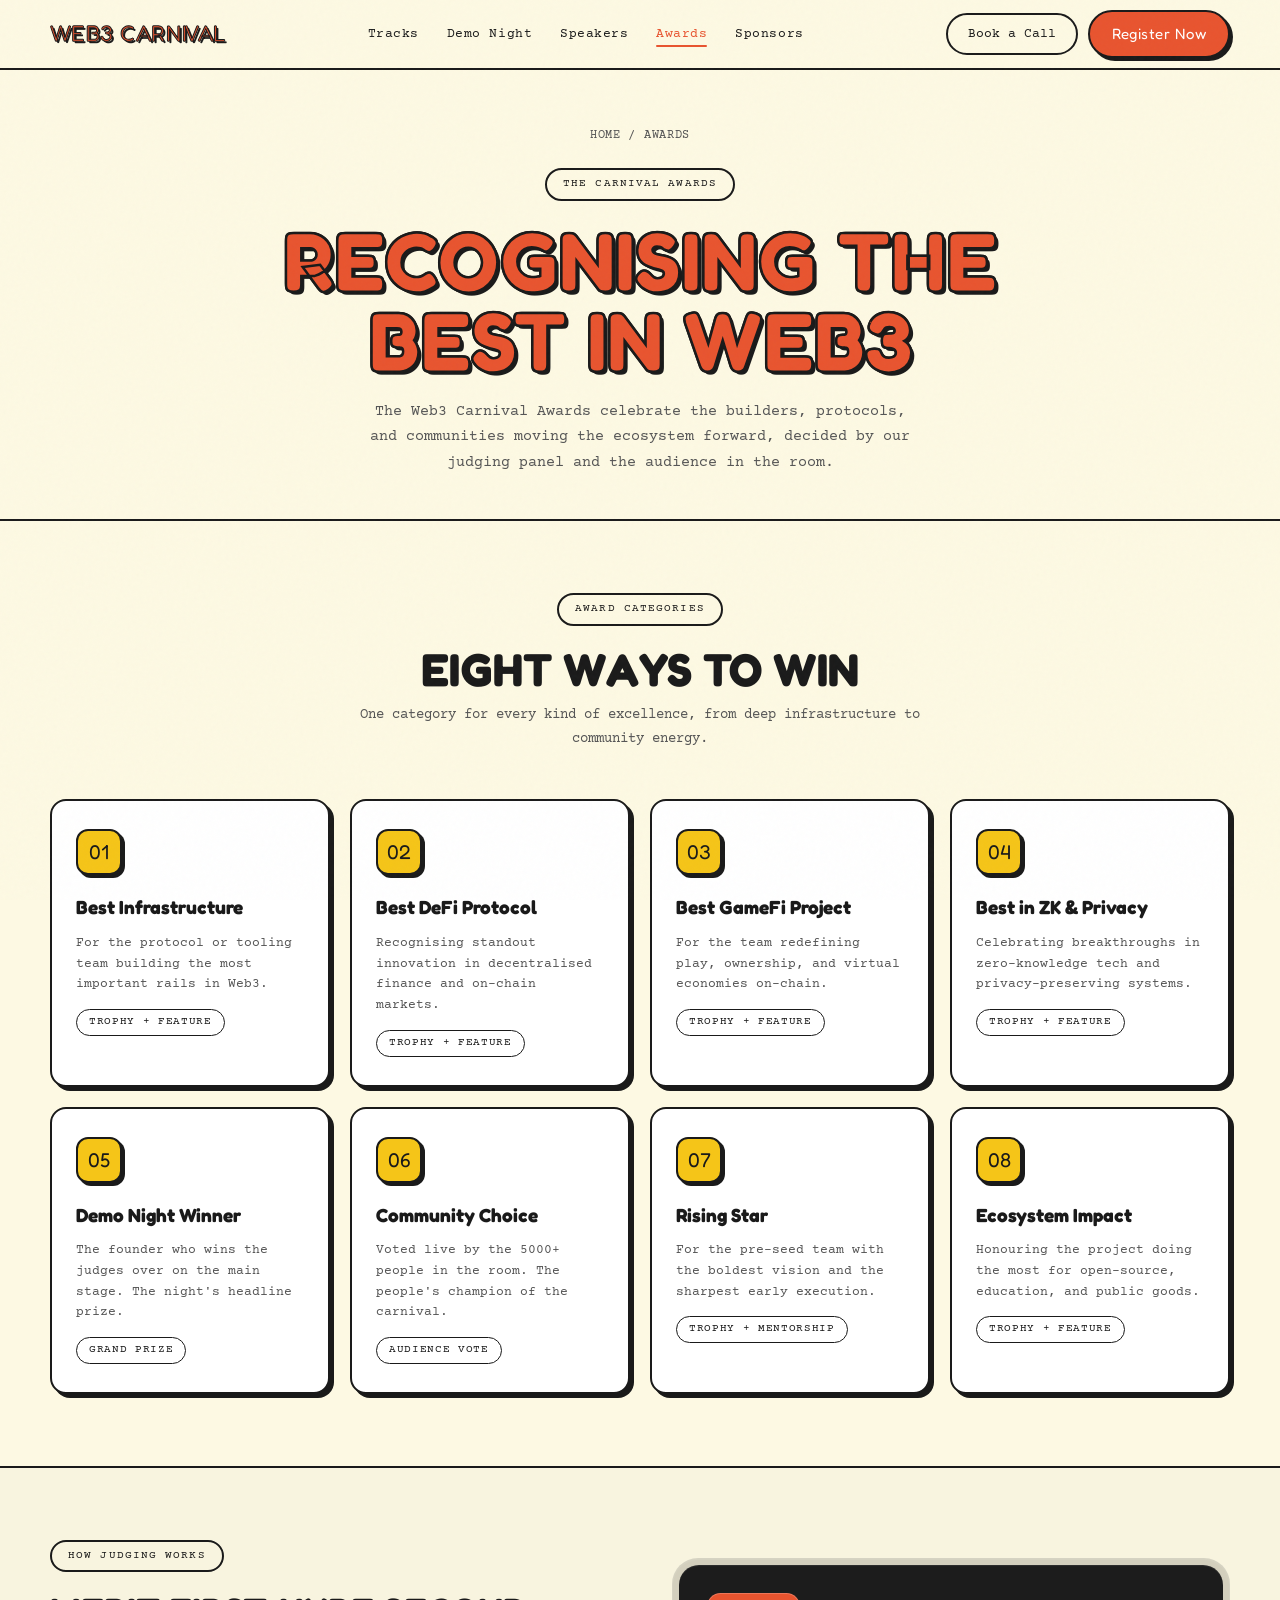
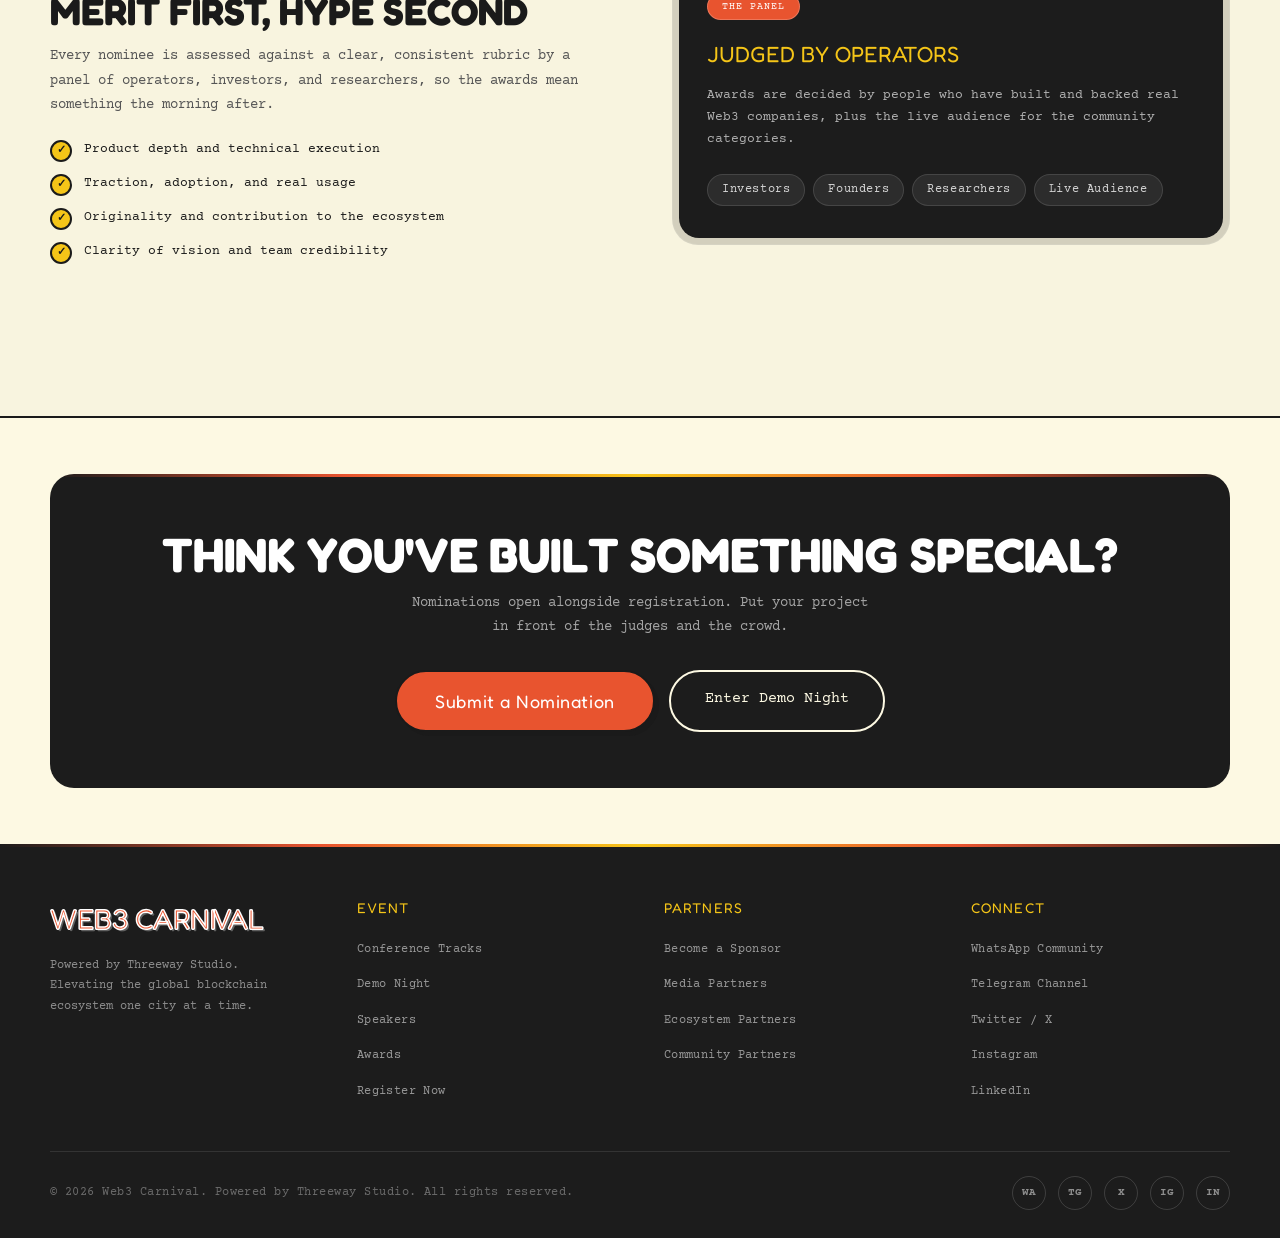
==== awards.html @ b1e5652f "Add files via upload" ====
<!DOCTYPE html>
<html lang="en" data-theme="light">
<head>
<meta charset="UTF-8">
<meta name="viewport" content="width=device-width, initial-scale=1.0, viewport-fit=cover">
<title>Awards | Web3 Carnival</title>
<meta name="description" content="The Web3 Carnival Awards celebrate the builders, protocols, and communities pushing the ecosystem forward.">
<script>document.documentElement.classList.add('js');</script>
<link rel="preconnect" href="https://fonts.googleapis.com">
<link rel="preconnect" href="https://fonts.gstatic.com" crossorigin>
<link href="https://fonts.googleapis.com/css2?family=Fredoka+One&family=Courier+Prime:ital,wght@0,400;0,700;1,400&family=DM+Sans:opsz,wght@9..40,400;9..40,500;9..40,600&display=swap" rel="stylesheet">
<link rel="stylesheet" href="styles.css?v=1">
</head>
<body>

<div class="mobile-menu" id="mobileMenu">
  <button class="m-close" onclick="closeMobile()" aria-label="Close menu">&#x2715;</button>
  <a href="tracks.html">Tracks</a>
  <a href="demo-night.html">Demo Night</a>
  <a href="speakers.html">Speakers</a>
  <a href="awards.html">Awards</a>
  <a href="sponsors.html">Sponsors</a>
  <a href="https://lu.ma" class="btn-hero" style="font-size:20px;padding:14px 40px;">Register Now</a>
</div>

<nav>
  <div class="nav-inner">
    <a href="index.html" class="nav-logo">Web3 Carnival</a>
    <ul class="nav-links">
      <li><a href="tracks.html">Tracks</a></li>
      <li><a href="demo-night.html">Demo Night</a></li>
      <li><a href="speakers.html">Speakers</a></li>
      <li><a href="awards.html" class="active">Awards</a></li>
      <li><a href="sponsors.html">Sponsors</a></li>
    </ul>
    <div class="nav-cta">
      <a href="https://calendly.com" class="btn-ghost">Book a Call</a>
      <a href="https://lu.ma" class="btn-primary">Register Now</a>
    </div>
    <button class="hamburger" id="hamburger" onclick="toggleMobile()" aria-label="Menu">
      <span></span><span></span><span></span>
    </button>
  </div>
</nav>

<section class="page-hero">
  <div class="breadcrumb"><a href="index.html">Home</a> / Awards</div>
  <span class="section-label-light">The Carnival Awards</span>
  <h1 class="display page-hero-title">Recognising the Best in Web3</h1>
  <p class="page-hero-sub">The Web3 Carnival Awards celebrate the builders, protocols, and communities moving the ecosystem forward, decided by our judging panel and the audience in the room.</p>
</section>

<section class="section">
  <div class="section-head reveal">
    <span class="section-label-light">Award Categories</span>
    <h2 class="display-sm">Eight Ways to Win</h2>
    <p>One category for every kind of excellence, from deep infrastructure to community energy.</p>
  </div>
  <div class="award-grid">
    <div class="award-card reveal">
      <div class="award-badge">01</div>
      <h3>Best Infrastructure</h3>
      <p>For the protocol or tooling team building the most important rails in Web3.</p>
      <span class="award-prize">Trophy + Feature</span>
    </div>
    <div class="award-card reveal" style="transition-delay:0.06s">
      <div class="award-badge">02</div>
      <h3>Best DeFi Protocol</h3>
      <p>Recognising standout innovation in decentralised finance and on-chain markets.</p>
      <span class="award-prize">Trophy + Feature</span>
    </div>
    <div class="award-card reveal" style="transition-delay:0.12s">
      <div class="award-badge">03</div>
      <h3>Best GameFi Project</h3>
      <p>For the team redefining play, ownership, and virtual economies on-chain.</p>
      <span class="award-prize">Trophy + Feature</span>
    </div>
    <div class="award-card reveal" style="transition-delay:0.18s">
      <div class="award-badge">04</div>
      <h3>Best in ZK &amp; Privacy</h3>
      <p>Celebrating breakthroughs in zero-knowledge tech and privacy-preserving systems.</p>
      <span class="award-prize">Trophy + Feature</span>
    </div>
    <div class="award-card reveal" style="transition-delay:0.06s">
      <div class="award-badge">05</div>
      <h3>Demo Night Winner</h3>
      <p>The founder who wins the judges over on the main stage. The night's headline prize.</p>
      <span class="award-prize">Grand Prize</span>
    </div>
    <div class="award-card reveal" style="transition-delay:0.12s">
      <div class="award-badge">06</div>
      <h3>Community Choice</h3>
      <p>Voted live by the 5000+ people in the room. The people's champion of the carnival.</p>
      <span class="award-prize">Audience Vote</span>
    </div>
    <div class="award-card reveal" style="transition-delay:0.18s">
      <div class="award-badge">07</div>
      <h3>Rising Star</h3>
      <p>For the pre-seed team with the boldest vision and the sharpest early execution.</p>
      <span class="award-prize">Trophy + Mentorship</span>
    </div>
    <div class="award-card reveal" style="transition-delay:0.24s">
      <div class="award-badge">08</div>
      <h3>Ecosystem Impact</h3>
      <p>Honouring the project doing the most for open-source, education, and public goods.</p>
      <span class="award-prize">Trophy + Feature</span>
    </div>
  </div>
</section>

<section class="section" style="background:rgba(26,26,26,0.02);border-top:2px solid var(--dark);border-bottom:2px solid var(--dark);">
  <div class="feature-row reveal">
    <div class="feature-text">
      <span class="section-label-light">How Judging Works</span>
      <h3 class="display-sm feature-title">Merit First, Hype Second</h3>
      <p class="feature-body">Every nominee is assessed against a clear, consistent rubric by a panel of operators, investors, and researchers, so the awards mean something the morning after.</p>
      <ul class="checklist">
        <li><span class="check-icon">&#x2713;</span> Product depth and technical execution</li>
        <li><span class="check-icon">&#x2713;</span> Traction, adoption, and real usage</li>
        <li><span class="check-icon">&#x2713;</span> Originality and contribution to the ecosystem</li>
        <li><span class="check-icon">&#x2713;</span> Clarity of vision and team credibility</li>
      </ul>
    </div>
    <div class="doppelrand">
      <div class="doppelrand-inner">
        <div class="feature-card-inner">
          <span class="feature-card-tag">The Panel</span>
          <div class="feature-card-heading">Judged by Operators</div>
          <p class="feature-card-body">Awards are decided by people who have built and backed real Web3 companies, plus the live audience for the community categories.</p>
          <div class="city-pills" style="margin-top:24px">
            <span class="city-pill">Investors</span>
            <span class="city-pill">Founders</span>
            <span class="city-pill">Researchers</span>
            <span class="city-pill">Live Audience</span>
          </div>
        </div>
      </div>
    </div>
  </div>
</section>

<section class="section-tight">
  <div class="cta-band reveal">
    <h2 class="display-white">Think You've Built Something Special?</h2>
    <p>Nominations open alongside registration. Put your project in front of the judges and the crowd.</p>
    <div class="hero-ctas" style="margin-bottom:0;">
      <a href="https://lu.ma" class="btn-hero">Submit a Nomination</a>
      <a href="demo-night.html" class="btn-hero-ghost" style="color:var(--cream);border-color:var(--cream);">Enter Demo Night</a>
    </div>
  </div>
</section>

<footer>
  <div class="footer-inner">
    <div class="footer-top">
      <div>
        <div class="footer-brand-name">Web3 Carnival</div>
        <p class="footer-tagline">Powered by Threeway Studio. Elevating the global blockchain ecosystem one city at a time.</p>
      </div>
      <div>
        <div class="footer-col-heading">Event</div>
        <ul class="footer-links">
          <li><a href="tracks.html">Conference Tracks</a></li>
          <li><a href="demo-night.html">Demo Night</a></li>
          <li><a href="speakers.html">Speakers</a></li>
          <li><a href="awards.html">Awards</a></li>
          <li><a href="https://lu.ma">Register Now</a></li>
        </ul>
      </div>
      <div>
        <div class="footer-col-heading">Partners</div>
        <ul class="footer-links">
          <li><a href="sponsors.html">Become a Sponsor</a></li>
          <li><a href="sponsors.html">Media Partners</a></li>
          <li><a href="sponsors.html">Ecosystem Partners</a></li>
          <li><a href="sponsors.html">Community Partners</a></li>
        </ul>
      </div>
      <div>
        <div class="footer-col-heading">Connect</div>
        <ul class="footer-links">
          <li><a href="https://lu.ma">WhatsApp Community</a></li>
          <li><a href="https://lu.ma">Telegram Channel</a></li>
          <li><a href="https://twitter.com">Twitter / X</a></li>
          <li><a href="https://instagram.com">Instagram</a></li>
          <li><a href="https://linkedin.com">LinkedIn</a></li>
        </ul>
      </div>
    </div>
    <div class="footer-bottom">
      <span class="footer-copy">&copy; 2026 Web3 Carnival. Powered by Threeway Studio. All rights reserved.</span>
      <div class="socials">
        <a href="https://wa.me" class="social-link" aria-label="WhatsApp">WA</a>
        <a href="https://t.me" class="social-link" aria-label="Telegram">TG</a>
        <a href="https://twitter.com" class="social-link" aria-label="Twitter">X</a>
        <a href="https://instagram.com" class="social-link" aria-label="Instagram">IG</a>
        <a href="https://linkedin.com" class="social-link" aria-label="LinkedIn">IN</a>
      </div>
    </div>
  </div>
</footer>

<script src="script.js?v=1"></script>
</body>
</html>
---- styles.css ----
:root {
  --cream: #FDF9E3;
  --orange: #E8542F;
  --yellow: #F5C518;
  --dark: #1A1A1A;
  --dark-panel: #1C1C1C;
  --dark-panel-2: #212121;
  --muted: #555555;
  --white: #FFFFFF;
  --card-bg: #FFFFFF;
  --border-dark: #1A1A1A;
  --select: #7B4DE0;
  --select-text: #FDF9E3;
  --shadow-offset: 4px 4px 0 #1A1A1A;
  --shadow-offset-lg: 6px 6px 0 #1A1A1A;
}

*, *::before, *::after { box-sizing: border-box; margin: 0; padding: 0; }

html { scroll-behavior: smooth; }

body {
  background: var(--cream);
  color: var(--dark);
  font-family: 'Courier Prime', 'Courier New', monospace;
  font-size: 15px;
  line-height: 1.7;
  overflow-x: hidden;
}

::selection {
  background: var(--select);
  color: var(--select-text);
  text-shadow: none;
  -webkit-text-stroke: 0;
}
::-moz-selection {
  background: var(--select);
  color: var(--select-text);
  text-shadow: none;
}

body::before {
  content: '';
  position: fixed;
  inset: 0;
  background-image: url("data:image/svg+xml,%3Csvg viewBox='0 0 256 256' xmlns='http://www.w3.org/2000/svg'%3E%3Cfilter id='noise'%3E%3CfeTurbulence type='fractalNoise' baseFrequency='0.9' numOctaves='4' stitchTiles='stitch'/%3E%3C/filter%3E%3Crect width='100%25' height='100%25' filter='url(%23noise)' opacity='1'/%3E%3C/svg%3E");
  opacity: 0.025;
  pointer-events: none;
  z-index: 1000;
}

.display {
  font-family: 'Fredoka One', cursive;
  text-transform: uppercase;
  color: var(--orange);
  line-height: 0.95;
  -webkit-text-stroke: 2.5px var(--dark);
  text-shadow: 3px 3px 0 var(--dark), -1px -1px 0 var(--dark), 1px -1px 0 var(--dark), -1px 1px 0 var(--dark);
  text-wrap: balance;
}

.display-sm {
  font-family: 'Fredoka One', cursive;
  text-transform: uppercase;
  color: var(--dark);
  line-height: 1;
  text-wrap: balance;
}

.display-white {
  font-family: 'Fredoka One', cursive;
  text-transform: uppercase;
  color: var(--white);
  line-height: 1;
  text-wrap: balance;
}

.display-yellow {
  font-family: 'Fredoka One', cursive;
  color: var(--yellow);
  line-height: 1;
}

.mono { font-family: 'Courier Prime', monospace; }
.mono-muted { font-family: 'Courier Prime', monospace; color: var(--muted); }

.container {
  max-width: 1180px;
  margin: 0 auto;
  padding: 0 24px;
}

nav {
  position: sticky;
  top: 0;
  z-index: 100;
  background: var(--cream);
  border-bottom: 2px solid var(--dark);
  padding: 0 24px;
}

.nav-inner {
  max-width: 1180px;
  margin: 0 auto;
  display: flex;
  align-items: center;
  justify-content: space-between;
  height: 68px;
  gap: 16px;
}

.nav-logo {
  font-family: 'Fredoka One', cursive;
  font-size: 22px;
  color: var(--orange);
  -webkit-text-stroke: 1px var(--dark);
  text-shadow: 2px 2px 0 var(--dark);
  text-decoration: none;
  text-transform: uppercase;
  letter-spacing: 0.02em;
  flex-shrink: 0;
}

.nav-links {
  display: flex;
  align-items: center;
  gap: 28px;
  list-style: none;
}

.nav-links a {
  font-family: 'Courier Prime', monospace;
  font-size: 13px;
  color: var(--dark);
  text-decoration: none;
  letter-spacing: 0.04em;
  transition: color 0.2s;
  position: relative;
}

.nav-links a:hover { color: var(--orange); }

.nav-links a.active { color: var(--orange); }
.nav-links a.active::after {
  content: '';
  position: absolute;
  left: 0;
  right: 0;
  bottom: -6px;
  height: 2px;
  background: var(--orange);
  border-radius: 2px;
}

.nav-cta {
  display: flex;
  gap: 10px;
  align-items: center;
  flex-shrink: 0;
}

.btn-ghost {
  font-family: 'Courier Prime', monospace;
  font-size: 13px;
  padding: 8px 20px;
  border-radius: 100px;
  border: 2px solid var(--dark);
  background: transparent;
  color: var(--dark);
  cursor: pointer;
  text-decoration: none;
  transition: background 0.2s, transform 0.15s;
  white-space: nowrap;
}
.btn-ghost:hover { background: var(--dark); color: var(--cream); }

.btn-primary {
  font-family: 'Fredoka One', cursive;
  font-size: 15px;
  padding: 9px 22px;
  border-radius: 100px;
  border: 2px solid var(--dark);
  background: var(--orange);
  color: var(--white);
  box-shadow: 3px 3px 0 var(--dark);
  cursor: pointer;
  text-decoration: none;
  transition: transform 0.15s, box-shadow 0.15s;
  white-space: nowrap;
  letter-spacing: 0.03em;
}
.btn-primary:hover { transform: translate(-1px, -1px); box-shadow: 4px 4px 0 var(--dark); }
.btn-primary:active { transform: translate(1px, 1px); box-shadow: 2px 2px 0 var(--dark); }

.hamburger {
  display: none;
  flex-direction: column;
  gap: 5px;
  cursor: pointer;
  background: none;
  border: none;
  padding: 4px;
  position: relative;
  width: 28px;
  height: 28px;
}
.hamburger span {
  display: block;
  height: 2px;
  background: var(--dark);
  border-radius: 2px;
  position: absolute;
  width: 22px;
  left: 3px;
  transition: transform 0.3s cubic-bezier(0.32,0.72,0,1), opacity 0.2s;
}
.hamburger span:nth-child(1) { top: 6px; }
.hamburger span:nth-child(2) { top: 13px; }
.hamburger span:nth-child(3) { top: 20px; }
.hamburger.open span:nth-child(1) { transform: translateY(7px) rotate(45deg); }
.hamburger.open span:nth-child(2) { opacity: 0; }
.hamburger.open span:nth-child(3) { transform: translateY(-7px) rotate(-45deg); }

.mobile-menu {
  display: none;
  position: fixed;
  inset: 0;
  background: rgba(26,26,26,0.97);
  z-index: 99;
  flex-direction: column;
  align-items: center;
  justify-content: center;
  gap: 32px;
}
.mobile-menu.open { display: flex; }
.mobile-menu a {
  font-family: 'Fredoka One', cursive;
  font-size: 32px;
  color: var(--cream);
  text-decoration: none;
  text-transform: uppercase;
  letter-spacing: 0.05em;
  transition: color 0.2s;
}
.mobile-menu a:hover { color: var(--orange); }
.mobile-menu .m-close {
  position: absolute;
  top: 24px;
  right: 28px;
  font-family: 'Fredoka One', cursive;
  font-size: 28px;
  color: var(--cream);
  cursor: pointer;
  background: none;
  border: none;
  line-height: 1;
}

.hero {
  padding: 64px 24px 56px;
  text-align: center;
  position: relative;
  overflow: hidden;
}

.hero-eyebrow {
  display: inline-flex;
  align-items: center;
  gap: 8px;
  background: var(--dark);
  color: var(--white);
  font-family: 'Courier Prime', monospace;
  font-size: 11px;
  letter-spacing: 0.12em;
  padding: 6px 18px;
  border-radius: 100px;
  text-transform: uppercase;
  margin-bottom: 28px;
}

.hero-eyebrow-dot {
  width: 7px; height: 7px;
  background: var(--yellow);
  border-radius: 50%;
  animation: pulse 1.8s infinite;
}

@keyframes pulse {
  0%, 100% { opacity: 1; transform: scale(1); }
  50% { opacity: 0.5; transform: scale(0.7); }
}

.hero-title {
  font-size: clamp(52px, 9vw, 108px);
  margin-bottom: 24px;
  max-width: 900px;
  margin-left: auto;
  margin-right: auto;
}

.hero-sub {
  font-family: 'Courier Prime', monospace;
  font-size: 16px;
  color: var(--muted);
  max-width: 520px;
  margin: 0 auto 32px;
  line-height: 1.7;
}

.hero-sub .hl {
  border: 1.5px dashed var(--orange);
  padding: 1px 6px;
  border-radius: 4px;
  color: var(--dark);
  font-weight: 700;
}

.hero-ctas {
  display: flex;
  gap: 14px;
  justify-content: center;
  flex-wrap: wrap;
  margin-bottom: 16px;
}

.btn-hero {
  font-family: 'Fredoka One', cursive;
  font-size: 18px;
  padding: 14px 38px;
  border-radius: 100px;
  border: 2px solid var(--dark);
  background: var(--orange);
  color: var(--white);
  box-shadow: 4px 4px 0 var(--dark);
  cursor: pointer;
  text-decoration: none;
  transition: transform 0.15s, box-shadow 0.15s;
  white-space: nowrap;
  letter-spacing: 0.03em;
}
.btn-hero:hover { transform: translate(-2px, -2px); box-shadow: 6px 6px 0 var(--dark); }
.btn-hero:active { transform: translate(1px, 1px); box-shadow: 2px 2px 0 var(--dark); }

.btn-hero-ghost {
  font-family: 'Courier Prime', monospace;
  font-size: 15px;
  padding: 14px 34px;
  border-radius: 100px;
  border: 2px solid var(--dark);
  background: transparent;
  color: var(--dark);
  cursor: pointer;
  text-decoration: none;
  transition: background 0.2s;
}
.btn-hero-ghost:hover { background: var(--dark); color: var(--cream); }

.hero-trust {
  font-family: 'Courier Prime', monospace;
  font-size: 12px;
  color: var(--muted);
  letter-spacing: 0.04em;
  margin-top: 14px;
}

.deco {
  position: absolute;
  opacity: 0.07;
  font-family: 'Fredoka One', cursive;
  font-size: 14px;
  text-transform: uppercase;
  color: var(--dark);
  pointer-events: none;
  letter-spacing: 0.1em;
}

.page-hero {
  padding: 56px 24px 44px;
  text-align: center;
  position: relative;
  border-bottom: 2px solid var(--dark);
}

.page-hero-title {
  font-size: clamp(40px, 7vw, 84px);
  margin-bottom: 18px;
}

.page-hero-sub {
  font-family: 'Courier Prime', monospace;
  font-size: 15px;
  color: var(--muted);
  max-width: 560px;
  margin: 0 auto;
  line-height: 1.7;
}

.breadcrumb {
  font-family: 'Courier Prime', monospace;
  font-size: 12px;
  color: var(--muted);
  letter-spacing: 0.06em;
  margin-bottom: 22px;
  text-transform: uppercase;
}
.breadcrumb a { color: var(--muted); text-decoration: none; }
.breadcrumb a:hover { color: var(--orange); }

.logo-wall {
  border-top: 2px solid var(--dark);
  border-bottom: 2px solid var(--dark);
  padding: 18px 24px;
  overflow: hidden;
  background: var(--cream);
}

.marquee-track {
  display: flex;
  gap: 48px;
  animation: marquee 22s linear infinite;
  width: max-content;
}

@keyframes marquee {
  from { transform: translateX(0); }
  to { transform: translateX(-50%); }
}

.marquee-item {
  font-family: 'Fredoka One', cursive;
  font-size: 13px;
  color: var(--dark);
  text-transform: uppercase;
  letter-spacing: 0.08em;
  display: flex;
  align-items: center;
  gap: 8px;
  white-space: nowrap;
}

.marquee-item::before {
  content: '';
  display: block;
  width: 6px; height: 6px;
  background: var(--orange);
  border-radius: 50%;
  border: 1.5px solid var(--dark);
}

.section-label {
  display: inline-flex;
  background: var(--dark);
  color: var(--white);
  font-family: 'Courier Prime', monospace;
  font-size: 11px;
  letter-spacing: 0.1em;
  padding: 6px 18px;
  border-radius: 100px;
  text-transform: uppercase;
  margin-bottom: 20px;
}

.section-label-light {
  display: inline-flex;
  background: transparent;
  color: var(--dark);
  font-family: 'Courier Prime', monospace;
  font-size: 11px;
  letter-spacing: 0.1em;
  padding: 5px 16px;
  border-radius: 100px;
  text-transform: uppercase;
  border: 2px solid var(--dark);
  margin-bottom: 20px;
}

.stats-section {
  padding: 56px 24px;
}

.stats-card {
  background: var(--dark-panel);
  border-radius: 24px;
  padding: 52px 48px;
  max-width: 1180px;
  margin: 0 auto;
  text-align: center;
  position: relative;
  overflow: hidden;
}

.stats-card::before {
  content: '';
  position: absolute;
  top: 0; left: 0; right: 0;
  height: 3px;
  background: linear-gradient(90deg, transparent, var(--orange), var(--yellow), var(--orange), transparent);
}

.stats-card-label {
  position: relative;
  z-index: 2;
}

.stats-heading {
  font-size: clamp(28px, 4vw, 42px);
  margin-bottom: 8px;
  color: var(--white);
}

.stats-sub {
  font-family: 'Courier Prime', monospace;
  color: rgba(255,255,255,0.6);
  font-size: 14px;
  margin-bottom: 48px;
  max-width: 480px;
  margin-left: auto;
  margin-right: auto;
}

.stats-grid {
  display: grid;
  grid-template-columns: repeat(3, 1fr);
  gap: 32px;
}

.stat-item { text-align: center; }

.stat-value {
  font-family: 'Fredoka One', cursive;
  font-size: clamp(36px, 5vw, 52px);
  color: var(--yellow);
  line-height: 1;
  margin-bottom: 6px;
}

.stat-label {
  font-family: 'Courier Prime', monospace;
  font-size: 12px;
  color: rgba(255,255,255,0.6);
  text-transform: uppercase;
  letter-spacing: 0.08em;
}

.tracks-section {
  padding: 72px 24px;
}

.tracks-header {
  text-align: center;
  margin-bottom: 48px;
}

.tracks-title {
  font-size: clamp(30px, 5vw, 52px);
  margin-bottom: 10px;
}

.tracks-grid {
  display: grid;
  grid-template-columns: repeat(auto-fill, minmax(300px, 1fr));
  gap: 20px;
  max-width: 1180px;
  margin: 0 auto;
}

.track-card {
  background: var(--white);
  border: 2px solid var(--dark);
  border-radius: 16px;
  padding: 28px 24px;
  box-shadow: var(--shadow-offset);
  transition: transform 0.2s cubic-bezier(0.32,0.72,0,1), box-shadow 0.2s;
  cursor: default;
}

.track-card:hover {
  transform: translate(-2px, -2px);
  box-shadow: 6px 6px 0 var(--dark);
}

.track-number {
  font-family: 'Fredoka One', cursive;
  font-size: 11px;
  color: var(--muted);
  letter-spacing: 0.12em;
  text-transform: uppercase;
  margin-bottom: 10px;
}

.track-name {
  font-family: 'Fredoka One', cursive;
  font-size: 20px;
  color: var(--dark);
  line-height: 1.15;
  margin-bottom: 10px;
}

.track-desc {
  font-family: 'Courier Prime', monospace;
  font-size: 13px;
  color: var(--muted);
  line-height: 1.6;
}

.track-topics {
  list-style: none;
  margin-top: 16px;
  display: flex;
  flex-direction: column;
  gap: 7px;
}
.track-topics li {
  display: flex;
  align-items: flex-start;
  gap: 9px;
  font-family: 'Courier Prime', monospace;
  font-size: 12px;
  color: var(--dark);
}
.track-topics li::before {
  content: '';
  flex-shrink: 0;
  width: 6px; height: 6px;
  margin-top: 7px;
  background: var(--orange);
  border-radius: 50%;
  border: 1px solid var(--dark);
}

.track-tag {
  display: inline-block;
  background: var(--orange);
  color: var(--white);
  font-family: 'Courier Prime', monospace;
  font-size: 10px;
  letter-spacing: 0.08em;
  padding: 3px 10px;
  border-radius: 100px;
  text-transform: uppercase;
  border: 1.5px solid var(--dark);
  margin-top: 14px;
}

.features-section {
  padding: 72px 24px;
}

.feature-row {
  display: grid;
  grid-template-columns: 1fr 1fr;
  gap: 64px;
  align-items: center;
  max-width: 1180px;
  margin: 0 auto 80px;
}

.feature-row.reverse { direction: rtl; }
.feature-row.reverse > * { direction: ltr; }

.feature-title {
  font-size: clamp(24px, 3vw, 38px);
  color: var(--dark);
  margin-bottom: 14px;
}

.feature-body {
  font-family: 'Courier Prime', monospace;
  color: var(--muted);
  font-size: 14px;
  line-height: 1.75;
  margin-bottom: 20px;
}

.checklist {
  list-style: none;
  display: flex;
  flex-direction: column;
  gap: 10px;
}

.checklist li {
  display: flex;
  align-items: flex-start;
  gap: 12px;
  font-family: 'Courier Prime', monospace;
  font-size: 13px;
  color: var(--dark);
}

.check-icon {
  flex-shrink: 0;
  width: 22px; height: 22px;
  border-radius: 50%;
  background: var(--yellow);
  border: 2px solid var(--dark);
  display: flex;
  align-items: center;
  justify-content: center;
  font-size: 11px;
  font-weight: 700;
  color: var(--dark);
  margin-top: 2px;
}

.doppelrand {
  background: rgba(0,0,0,0.15);
  border: 1px solid rgba(255,255,255,0.08);
  padding: 6px;
  border-radius: 26px;
  box-shadow: inset 0 1px 0 rgba(255,255,255,0.06);
}

.doppelrand-inner {
  background: var(--dark-panel);
  border-radius: calc(26px - 6px);
  box-shadow: inset 0 1px 1px rgba(255,255,255,0.08);
  overflow: hidden;
}

.feature-card-inner {
  padding: 28px 28px 32px;
}

.feature-card-tag {
  display: inline-flex;
  background: var(--orange);
  border: 1.5px solid rgba(255,255,255,0.2);
  color: var(--white);
  font-family: 'Courier Prime', monospace;
  font-size: 10px;
  letter-spacing: 0.1em;
  padding: 4px 14px;
  border-radius: 100px;
  text-transform: uppercase;
  margin-bottom: 16px;
}

.feature-card-heading {
  font-family: 'Fredoka One', cursive;
  font-size: 22px;
  color: var(--yellow);
  text-transform: uppercase;
  margin-bottom: 10px;
}

.feature-card-body {
  font-family: 'Courier Prime', monospace;
  font-size: 13px;
  color: rgba(255,255,255,0.65);
  line-height: 1.7;
}

.city-pills {
  display: flex;
  flex-wrap: wrap;
  gap: 8px;
  margin-top: 20px;
}

.city-pill {
  background: rgba(255,255,255,0.07);
  border: 1px solid rgba(255,255,255,0.12);
  color: rgba(255,255,255,0.8);
  font-family: 'Courier Prime', monospace;
  font-size: 12px;
  padding: 5px 14px;
  border-radius: 100px;
  letter-spacing: 0.05em;
}

.pricing-section {
  padding: 72px 24px;
  text-align: center;
}

.pricing-headline {
  font-size: clamp(34px, 6vw, 72px);
  margin-bottom: 12px;
  max-width: 800px;
  margin-left: auto;
  margin-right: auto;
}

.pricing-sub {
  font-family: 'Courier Prime', monospace;
  font-size: 14px;
  color: var(--muted);
  margin-bottom: 52px;
  max-width: 480px;
  margin-left: auto;
  margin-right: auto;
}

.pricing-card {
  background: var(--white);
  border: 2px solid var(--dark);
  border-radius: 20px;
  box-shadow: var(--shadow-offset-lg);
  max-width: 440px;
  margin: 0 auto;
  overflow: hidden;
  transform: rotate(-0.8deg);
  transition: transform 0.3s cubic-bezier(0.32,0.72,0,1), box-shadow 0.3s;
}

.pricing-card:hover {
  transform: rotate(0deg) translate(-2px, -2px);
  box-shadow: 8px 8px 0 var(--dark);
}

.pricing-card-header {
  background: var(--orange);
  padding: 12px 20px;
  display: flex;
  justify-content: space-between;
  align-items: center;
}

.pricing-card-label {
  font-family: 'Courier Prime', monospace;
  font-size: 11px;
  letter-spacing: 0.1em;
  color: var(--white);
  text-transform: uppercase;
}

.pricing-card-body {
  padding: 32px 28px 28px;
}

.pricing-price {
  font-family: 'Fredoka One', cursive;
  font-size: 52px;
  color: var(--dark);
  line-height: 1;
  margin-bottom: 6px;
}

.pricing-old {
  font-family: 'Courier Prime', monospace;
  font-size: 14px;
  color: var(--muted);
  text-decoration: line-through;
  margin-bottom: 24px;
}

.pricing-features {
  list-style: none;
  margin-bottom: 28px;
  display: flex;
  flex-direction: column;
  gap: 10px;
  text-align: left;
}

.pricing-features li {
  display: flex;
  align-items: flex-start;
  gap: 10px;
  font-family: 'Courier Prime', monospace;
  font-size: 13px;
  color: var(--dark);
}

.btn-pricing {
  display: block;
  width: 100%;
  font-family: 'Fredoka One', cursive;
  font-size: 18px;
  padding: 14px 24px;
  border-radius: 100px;
  border: 2px solid var(--dark);
  background: var(--orange);
  color: var(--white);
  box-shadow: 3px 3px 0 var(--dark);
  cursor: pointer;
  text-decoration: none;
  text-align: center;
  transition: transform 0.15s, box-shadow 0.15s;
  letter-spacing: 0.04em;
}
.btn-pricing:hover { transform: translate(-1px, -1px); box-shadow: 5px 5px 0 var(--dark); }
.btn-pricing:active { transform: translate(1px, 1px); box-shadow: 1px 1px 0 var(--dark); }

.section {
  padding: 72px 24px;
}
.section-tight { padding: 56px 24px; }

.section-head {
  text-align: center;
  max-width: 620px;
  margin: 0 auto 48px;
}
.section-head h2 {
  font-size: clamp(28px, 4.5vw, 46px);
  margin-bottom: 12px;
}
.section-head p {
  font-family: 'Courier Prime', monospace;
  font-size: 14px;
  color: var(--muted);
}

.speaker-grid {
  display: grid;
  grid-template-columns: repeat(auto-fill, minmax(240px, 1fr));
  gap: 20px;
  max-width: 1180px;
  margin: 0 auto;
}

.speaker-card {
  background: var(--white);
  border: 2px solid var(--dark);
  border-radius: 16px;
  padding: 26px 22px;
  box-shadow: var(--shadow-offset);
  transition: transform 0.2s cubic-bezier(0.32,0.72,0,1), box-shadow 0.2s;
  text-align: center;
}
.speaker-card:hover {
  transform: translate(-2px, -2px);
  box-shadow: 6px 6px 0 var(--dark);
}

.speaker-avatar {
  width: 82px;
  height: 82px;
  border-radius: 50%;
  border: 2px solid var(--dark);
  background: var(--yellow);
  display: flex;
  align-items: center;
  justify-content: center;
  font-family: 'Fredoka One', cursive;
  font-size: 28px;
  color: var(--dark);
  margin: 0 auto 16px;
  box-shadow: 3px 3px 0 var(--dark);
}
.speaker-avatar.alt { background: var(--orange); color: var(--white); }
.speaker-avatar.tba {
  background: var(--cream);
  color: var(--muted);
  font-family: 'Courier Prime', monospace;
  font-size: 13px;
  border-style: dashed;
}

.speaker-name {
  font-family: 'Fredoka One', cursive;
  font-size: 18px;
  color: var(--dark);
  margin-bottom: 4px;
}

.speaker-role {
  font-family: 'Courier Prime', monospace;
  font-size: 12px;
  color: var(--muted);
  line-height: 1.5;
  margin-bottom: 14px;
}

.speaker-track-tag {
  display: inline-block;
  background: transparent;
  color: var(--dark);
  font-family: 'Courier Prime', monospace;
  font-size: 10px;
  letter-spacing: 0.06em;
  padding: 3px 12px;
  border-radius: 100px;
  text-transform: uppercase;
  border: 1.5px solid var(--dark);
}

.note-caption {
  font-family: 'Courier Prime', monospace;
  font-size: 12px;
  color: var(--muted);
  text-align: center;
  max-width: 620px;
  margin: 34px auto 0;
  font-style: italic;
}

.format-grid {
  display: grid;
  grid-template-columns: repeat(auto-fit, minmax(220px, 1fr));
  gap: 18px;
  max-width: 1000px;
  margin: 0 auto;
}
.format-card {
  border: 2px solid var(--dark);
  border-radius: 16px;
  padding: 24px 22px;
  background: var(--white);
  box-shadow: var(--shadow-offset);
}
.format-card .fc-num {
  font-family: 'Fredoka One', cursive;
  font-size: 13px;
  color: var(--orange);
  letter-spacing: 0.06em;
  margin-bottom: 8px;
}
.format-card h3 {
  font-family: 'Fredoka One', cursive;
  font-size: 19px;
  margin-bottom: 8px;
  color: var(--dark);
}
.format-card p {
  font-family: 'Courier Prime', monospace;
  font-size: 13px;
  color: var(--muted);
  line-height: 1.6;
}

.agenda {
  max-width: 780px;
  margin: 0 auto;
  display: flex;
  flex-direction: column;
  gap: 0;
}
.agenda-row {
  display: grid;
  grid-template-columns: 140px 1fr;
  gap: 24px;
  padding: 22px 0;
  border-bottom: 1.5px dashed rgba(26,26,26,0.25);
  align-items: baseline;
}
.agenda-row:last-child { border-bottom: none; }
.agenda-time {
  font-family: 'Fredoka One', cursive;
  font-size: 15px;
  color: var(--orange);
  letter-spacing: 0.02em;
}
.agenda-body h3 {
  font-family: 'Fredoka One', cursive;
  font-size: 18px;
  color: var(--dark);
  margin-bottom: 5px;
}
.agenda-body p {
  font-family: 'Courier Prime', monospace;
  font-size: 13px;
  color: var(--muted);
  line-height: 1.6;
}

.award-grid {
  display: grid;
  grid-template-columns: repeat(auto-fill, minmax(280px, 1fr));
  gap: 20px;
  max-width: 1180px;
  margin: 0 auto;
}
.award-card {
  border: 2px solid var(--dark);
  border-radius: 16px;
  padding: 28px 24px;
  background: var(--white);
  box-shadow: var(--shadow-offset);
  transition: transform 0.2s cubic-bezier(0.32,0.72,0,1), box-shadow 0.2s;
}
.award-card:hover { transform: translate(-2px, -2px); box-shadow: 6px 6px 0 var(--dark); }
.award-badge {
  width: 46px;
  height: 46px;
  border-radius: 12px;
  border: 2px solid var(--dark);
  background: var(--yellow);
  display: flex;
  align-items: center;
  justify-content: center;
  font-family: 'Fredoka One', cursive;
  font-size: 20px;
  color: var(--dark);
  margin-bottom: 16px;
  box-shadow: 3px 3px 0 var(--dark);
}
.award-card h3 {
  font-family: 'Fredoka One', cursive;
  font-size: 19px;
  color: var(--dark);
  margin-bottom: 9px;
}
.award-card p {
  font-family: 'Courier Prime', monospace;
  font-size: 13px;
  color: var(--muted);
  line-height: 1.6;
}
.award-prize {
  display: inline-block;
  margin-top: 14px;
  font-family: 'Courier Prime', monospace;
  font-size: 11px;
  letter-spacing: 0.06em;
  text-transform: uppercase;
  color: var(--dark);
  border: 1.5px solid var(--dark);
  border-radius: 100px;
  padding: 3px 12px;
}

.tier-grid {
  display: grid;
  grid-template-columns: repeat(auto-fit, minmax(260px, 1fr));
  gap: 20px;
  max-width: 1180px;
  margin: 0 auto;
  align-items: stretch;
}
.tier-card {
  border: 2px solid var(--dark);
  border-radius: 18px;
  background: var(--white);
  box-shadow: var(--shadow-offset);
  display: flex;
  flex-direction: column;
  overflow: hidden;
}
.tier-card.featured { box-shadow: var(--shadow-offset-lg); transform: rotate(-0.6deg); }
.tier-header {
  padding: 20px 22px 16px;
  border-bottom: 2px solid var(--dark);
}
.tier-header.gold { background: var(--yellow); }
.tier-header.orange { background: var(--orange); }
.tier-header.dark { background: var(--dark); }
.tier-name {
  font-family: 'Fredoka One', cursive;
  font-size: 20px;
  text-transform: uppercase;
  letter-spacing: 0.02em;
}
.tier-header.gold .tier-name { color: var(--dark); }
.tier-header.orange .tier-name { color: var(--white); }
.tier-header.dark .tier-name { color: var(--yellow); }
.tier-price {
  font-family: 'Courier Prime', monospace;
  font-size: 12px;
  margin-top: 4px;
}
.tier-header.gold .tier-price { color: rgba(26,26,26,0.7); }
.tier-header.orange .tier-price { color: rgba(255,255,255,0.85); }
.tier-header.dark .tier-price { color: rgba(255,255,255,0.6); }
.tier-body { padding: 22px; flex: 1; display: flex; flex-direction: column; }
.tier-list {
  list-style: none;
  display: flex;
  flex-direction: column;
  gap: 10px;
  margin-bottom: 22px;
  flex: 1;
}
.tier-list li {
  display: flex;
  align-items: flex-start;
  gap: 10px;
  font-family: 'Courier Prime', monospace;
  font-size: 12.5px;
  color: var(--dark);
  line-height: 1.5;
}
.tier-list .check-icon { width: 18px; height: 18px; font-size: 9px; margin-top: 1px; }

.logo-strip {
  display: grid;
  grid-template-columns: repeat(auto-fill, minmax(150px, 1fr));
  gap: 14px;
  max-width: 1000px;
  margin: 0 auto;
}
.logo-slot {
  border: 2px dashed rgba(26,26,26,0.35);
  border-radius: 12px;
  height: 78px;
  display: flex;
  align-items: center;
  justify-content: center;
  font-family: 'Courier Prime', monospace;
  font-size: 12px;
  color: var(--muted);
  letter-spacing: 0.04em;
  text-align: center;
  padding: 0 12px;
}

.cta-band {
  background: var(--dark-panel);
  border-radius: 24px;
  max-width: 1180px;
  margin: 0 auto;
  padding: 56px 40px;
  text-align: center;
  position: relative;
  overflow: hidden;
}
.cta-band::before {
  content: '';
  position: absolute;
  top: 0; left: 0; right: 0;
  height: 3px;
  background: linear-gradient(90deg, transparent, var(--orange), var(--yellow), var(--orange), transparent);
}
.cta-band h2 {
  color: var(--white);
  font-size: clamp(28px, 4.5vw, 48px);
  margin-bottom: 14px;
}
.cta-band p {
  font-family: 'Courier Prime', monospace;
  font-size: 14px;
  color: rgba(255,255,255,0.6);
  max-width: 460px;
  margin: 0 auto 30px;
}

footer {
  background: var(--dark-panel);
  padding: 52px 24px 28px;
  position: relative;
}

footer::before {
  content: '';
  position: absolute;
  top: 0; left: 0; right: 0;
  height: 3px;
  background: linear-gradient(90deg, transparent, var(--orange), var(--yellow), var(--orange), transparent);
}

.footer-inner {
  max-width: 1180px;
  margin: 0 auto;
}

.footer-top {
  display: grid;
  grid-template-columns: 1fr 1fr 1fr 1fr;
  gap: 48px;
  margin-bottom: 48px;
}

.footer-brand-name {
  font-family: 'Fredoka One', cursive;
  font-size: 28px;
  color: var(--orange);
  -webkit-text-stroke: 1.5px var(--white);
  text-shadow: 2px 2px 0 rgba(255,255,255,0.3);
  text-transform: uppercase;
  margin-bottom: 12px;
}

.footer-tagline {
  font-family: 'Courier Prime', monospace;
  font-size: 12px;
  color: rgba(255,255,255,0.5);
  line-height: 1.7;
  max-width: 220px;
}

.footer-col-heading {
  font-family: 'Fredoka One', cursive;
  font-size: 14px;
  color: var(--yellow);
  text-transform: uppercase;
  letter-spacing: 0.08em;
  margin-bottom: 16px;
}

.footer-links {
  list-style: none;
  display: flex;
  flex-direction: column;
  gap: 10px;
}

.footer-links a {
  font-family: 'Courier Prime', monospace;
  font-size: 12px;
  color: rgba(255,255,255,0.55);
  text-decoration: none;
  transition: color 0.2s;
  letter-spacing: 0.03em;
}

.footer-links a:hover { color: var(--orange); }

.footer-bottom {
  border-top: 1px solid rgba(255,255,255,0.1);
  padding-top: 24px;
  display: flex;
  justify-content: space-between;
  align-items: center;
  flex-wrap: wrap;
  gap: 12px;
}

.footer-copy {
  font-family: 'Courier Prime', monospace;
  font-size: 12px;
  color: rgba(255,255,255,0.35);
  letter-spacing: 0.04em;
}

.socials {
  display: flex;
  gap: 12px;
}

.social-link {
  width: 34px; height: 34px;
  border-radius: 50%;
  border: 1.5px solid rgba(255,255,255,0.15);
  display: flex;
  align-items: center;
  justify-content: center;
  color: rgba(255,255,255,0.5);
  text-decoration: none;
  font-family: 'Courier Prime', monospace;
  font-size: 11px;
  font-weight: 700;
  transition: border-color 0.2s, color 0.2s;
  letter-spacing: 0;
}

.social-link:hover {
  border-color: var(--orange);
  color: var(--orange);
}

@media (max-width: 900px) {
  .nav-links { display: none; }
  .hamburger { display: flex; }
  .nav-cta .btn-ghost { display: none; }

  .feature-row { grid-template-columns: 1fr; gap: 32px; }
  .feature-row.reverse { direction: ltr; }

  .stats-grid { grid-template-columns: repeat(2, 1fr); gap: 24px; }

  .footer-top { grid-template-columns: 1fr 1fr; gap: 32px; }
}

@media (max-width: 640px) {
  .hero { padding: 48px 20px 40px; }
  .hero-title { font-size: clamp(40px, 12vw, 64px); }
  .hero-ctas { flex-direction: column; align-items: center; }
  .btn-hero, .btn-hero-ghost { width: 100%; text-align: center; }

  .stats-grid { grid-template-columns: 1fr; }
  .stats-card { padding: 32px 20px; }

  .tracks-grid { grid-template-columns: 1fr; }
  .pricing-card { transform: none; }

  .agenda-row { grid-template-columns: 1fr; gap: 6px; }
  .tier-card.featured { transform: none; }

  .footer-top { grid-template-columns: 1fr; gap: 28px; }
  .footer-bottom { flex-direction: column; align-items: flex-start; }
}

html.js .reveal {
  opacity: 0;
  transform: translateY(32px);
  transition: opacity 0.7s cubic-bezier(0.32,0.72,0,1), transform 0.7s cubic-bezier(0.32,0.72,0,1);
}
html.js .reveal.visible { opacity: 1; transform: none; }

@media (prefers-reduced-motion: reduce) {
  html.js .reveal { opacity: 1; transform: none; transition: none; }
  .marquee-track { animation: none; }
}

.speaker-photo-card {
  background: var(--white);
  border: 2px solid var(--dark);
  border-radius: 16px;
  overflow: hidden;
  box-shadow: var(--shadow-offset);
  transition: transform 0.2s cubic-bezier(0.32,0.72,0,1), box-shadow 0.2s;
  display: flex;
  flex-direction: column;
}
.speaker-photo-card:hover {
  transform: translate(-2px, -2px);
  box-shadow: 6px 6px 0 var(--dark);
}
.speaker-photo {
  width: 100%;
  aspect-ratio: 1 / 1;
  object-fit: cover;
  object-position: center top;
  border-bottom: 2px solid var(--dark);
  background: var(--cream);
  display: block;
}
.speaker-info {
  padding: 16px 18px 18px;
  display: flex;
  flex-direction: column;
  flex: 1;
  text-align: left;
}
.speaker-info .speaker-name {
  font-size: 17px;
  margin-bottom: 5px;
  line-height: 1.1;
}
.speaker-info .speaker-role {
  font-size: 11.5px;
  margin-bottom: 12px;
  text-align: left;
  flex: 1;
}
.speaker-country {
  display: inline-flex;
  align-items: center;
  gap: 6px;
  font-family: 'Courier Prime', monospace;
  font-size: 11px;
  color: var(--dark);
  text-transform: uppercase;
  letter-spacing: 0.06em;
  margin-bottom: 12px;
}
.speaker-country::before {
  content: '';
  width: 6px; height: 6px;
  border-radius: 50%;
  background: var(--orange);
  border: 1px solid var(--dark);
}
.speaker-socials {
  display: flex;
  gap: 8px;
  margin-top: auto;
}
.speaker-socials a {
  width: 30px; height: 30px;
  border-radius: 50%;
  border: 1.5px solid var(--dark);
  display: flex;
  align-items: center;
  justify-content: center;
  font-family: 'Courier Prime', monospace;
  font-size: 10px;
  font-weight: 700;
  color: var(--dark);
  text-decoration: none;
  transition: background 0.2s, color 0.2s;
}
.speaker-socials a:hover { background: var(--orange); color: var(--white); }

.why-hero-grid {
  display: grid;
  grid-template-columns: 1fr 1fr;
  gap: 56px;
  align-items: center;
  max-width: 1080px;
  margin: 0 auto;
}
.request-form {
  display: flex;
  gap: 10px;
  max-width: 460px;
  margin-top: 24px;
  flex-wrap: wrap;
}
.request-form input {
  flex: 1;
  min-width: 200px;
  font-family: 'Courier Prime', monospace;
  font-size: 14px;
  padding: 13px 18px;
  border-radius: 100px;
  border: 2px solid var(--dark);
  background: var(--white);
  color: var(--dark);
}
.request-form input:focus { outline: none; box-shadow: var(--shadow-offset); }

.logo-grid {
  display: grid;
  grid-template-columns: repeat(auto-fill, minmax(150px, 1fr));
  gap: 14px;
  max-width: 1100px;
  margin: 0 auto;
}
.logo-grid.single {
  grid-template-columns: minmax(220px, 330px);
  justify-content: center;
}
.logo-grid.duo {
  grid-template-columns: repeat(2, minmax(200px, 300px));
  justify-content: center;
}
.logo-tile {
  background: var(--white);
  border: 2px solid var(--dark);
  border-radius: 12px;
  height: 104px;
  display: flex;
  align-items: center;
  justify-content: center;
  padding: 18px 20px;
  box-shadow: var(--shadow-offset);
  transition: transform 0.2s cubic-bezier(0.32,0.72,0,1), box-shadow 0.2s;
}
.logo-tile:hover { transform: translate(-2px, -2px); box-shadow: 6px 6px 0 var(--dark); }
.logo-tile img { max-width: 100%; max-height: 56px; width: auto; object-fit: contain; display: block; }
.partner-heading {
  text-align: center;
  font-family: 'Courier Prime', monospace;
  font-size: 12px;
  letter-spacing: 0.14em;
  text-transform: uppercase;
  color: var(--orange);
  margin: 0 0 22px;
  font-weight: 700;
}

.exp-section {
  background: var(--dark-panel);
  padding: 72px 24px;
  position: relative;
}
.exp-section::before {
  content: '';
  position: absolute;
  top: 0; left: 0; right: 0;
  height: 3px;
  background: linear-gradient(90deg, transparent, var(--orange), var(--yellow), var(--orange), transparent);
}
.exp-head { text-align: center; max-width: 620px; margin: 0 auto 44px; }
.exp-head h2 { color: var(--white); font-size: clamp(28px, 4.5vw, 46px); margin-bottom: 12px; }
.exp-head p { font-family: 'Courier Prime', monospace; font-size: 14px; color: rgba(255,255,255,0.6); }
.exp-grid {
  display: grid;
  grid-template-columns: 1fr 1fr;
  gap: 20px;
  max-width: 1000px;
  margin: 0 auto;
}
.exp-card {
  background: var(--dark-panel-2);
  border: 1px solid rgba(255,255,255,0.1);
  border-radius: 18px;
  padding: 28px 26px;
  min-height: 150px;
  display: flex;
  flex-direction: column;
  gap: 16px;
  transition: transform 0.2s cubic-bezier(0.32,0.72,0,1);
}
.exp-card:hover { transform: translateY(-3px); }
.exp-icon {
  width: 46px; height: 46px;
  border-radius: 12px;
  background: var(--orange);
  border: 2px solid rgba(255,255,255,0.15);
  display: flex;
  align-items: center;
  justify-content: center;
  font-family: 'Fredoka One', cursive;
  font-size: 20px;
  color: var(--white);
}
.exp-card h3 {
  font-family: 'Fredoka One', cursive;
  font-size: 17px;
  color: var(--yellow);
  line-height: 1.2;
}
.exp-card p {
  font-family: 'Courier Prime', monospace;
  font-size: 13.5px;
  color: rgba(255,255,255,0.72);
  line-height: 1.65;
}

@media (max-width: 900px) {
  .why-hero-grid { grid-template-columns: 1fr; gap: 36px; }
  .exp-grid { grid-template-columns: 1fr; }
}
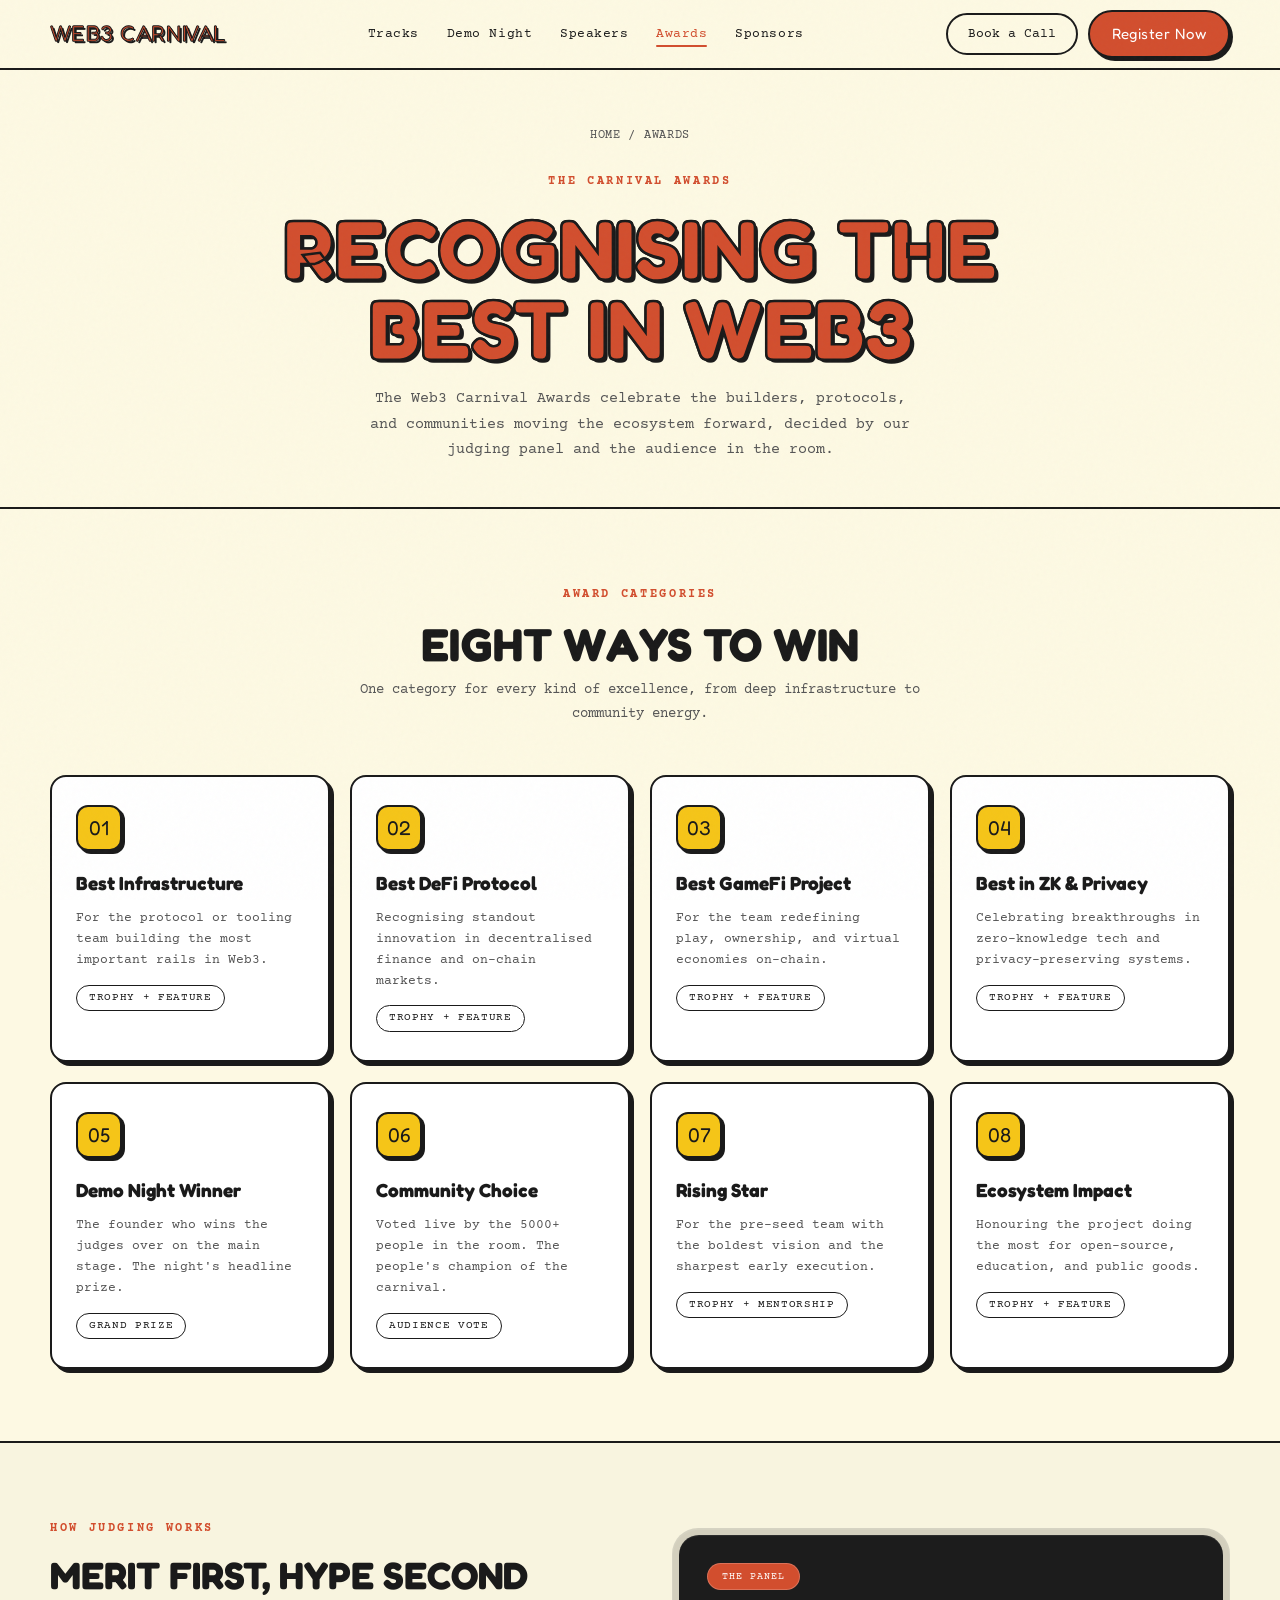
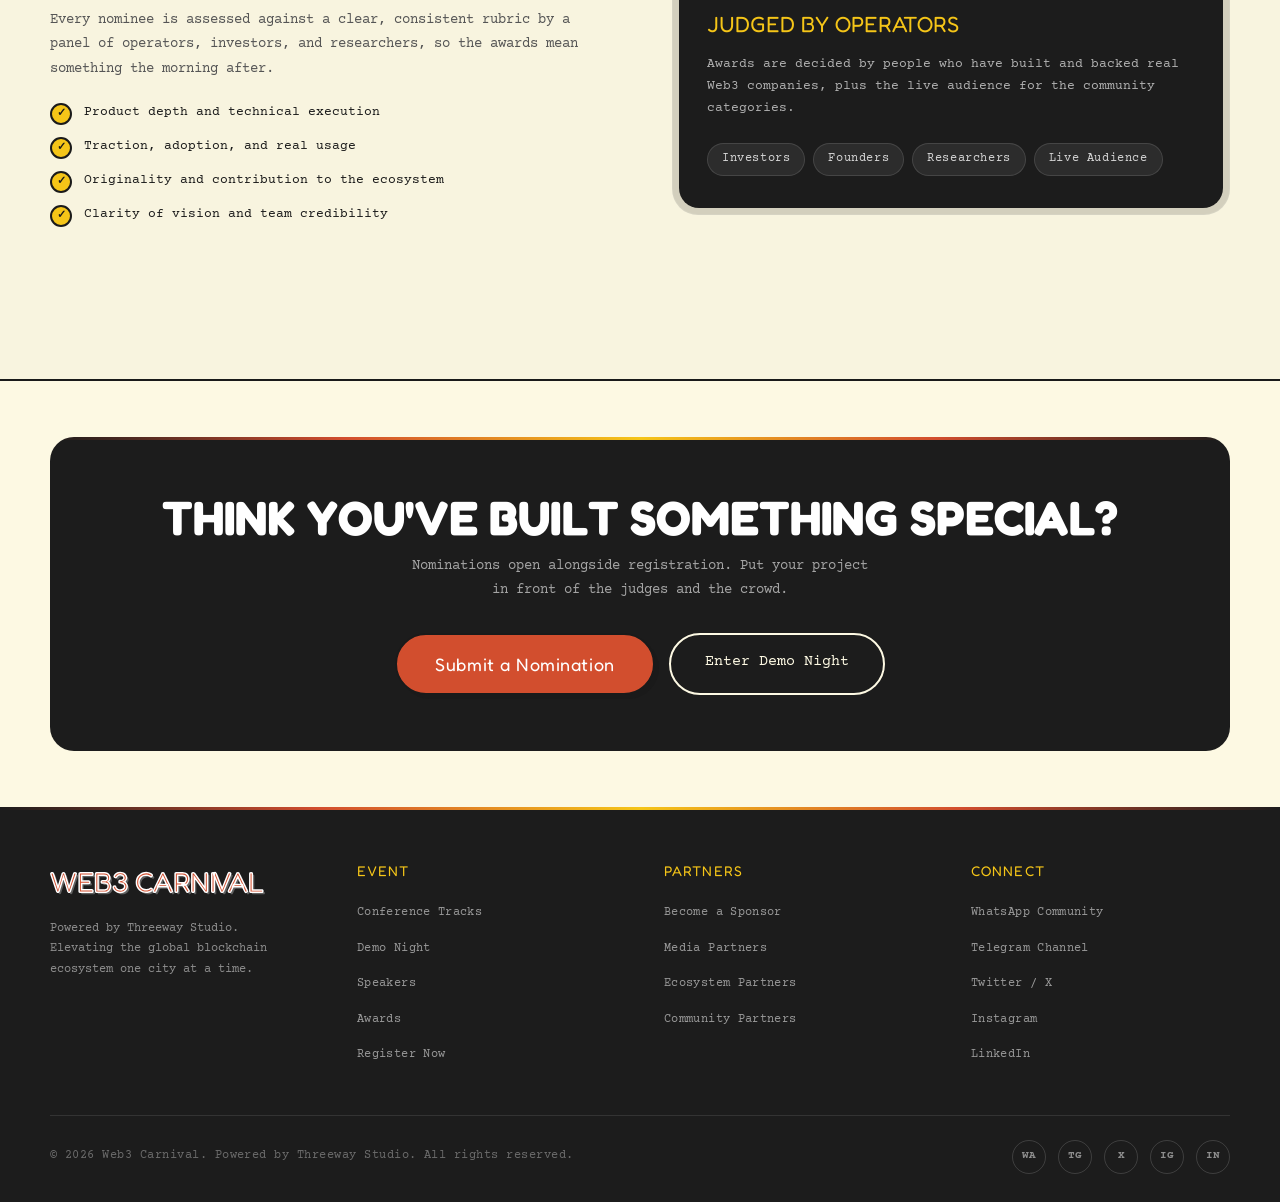
==== commit f2f5bd70: "Add files via upload" ====
--- a/awards.html
+++ b/awards.html
@@ -9,7 +9,7 @@
 <link rel="preconnect" href="https://fonts.googleapis.com">
 <link rel="preconnect" href="https://fonts.gstatic.com" crossorigin>
 <link href="https://fonts.googleapis.com/css2?family=Fredoka+One&family=Courier+Prime:ital,wght@0,400;0,700;1,400&family=DM+Sans:opsz,wght@9..40,400;9..40,500;9..40,600&display=swap" rel="stylesheet">
-<link rel="stylesheet" href="styles.css?v=1">
+<link rel="stylesheet" href="styles.css?v=2">
 </head>
 <body>
 
@@ -200,6 +200,6 @@
   </div>
 </footer>
 
-<script src="script.js?v=1"></script>
+<script src="script.js?v=2"></script>
 </body>
 </html>
--- a/styles.css
+++ b/styles.css
@@ -1,6 +1,6 @@
 :root {
   --cream: #FDF9E3;
-  --orange: #E8542F;
+  --orange: #D24E2E;
   --yellow: #F5C518;
   --dark: #1A1A1A;
   --dark-panel: #1C1C1C;
@@ -462,17 +462,18 @@
 }
 
 .section-label-light {
-  display: inline-flex;
+  display: inline-block;
   background: transparent;
-  color: var(--dark);
-  font-family: 'Courier Prime', monospace;
-  font-size: 11px;
-  letter-spacing: 0.1em;
-  padding: 5px 16px;
-  border-radius: 100px;
-  text-transform: uppercase;
-  border: 2px solid var(--dark);
-  margin-bottom: 20px;
+  color: var(--orange);
+  font-family: 'Courier Prime', monospace;
+  font-weight: 700;
+  font-size: 12px;
+  letter-spacing: 0.22em;
+  padding: 0;
+  border: none;
+  border-radius: 0;
+  text-transform: uppercase;
+  margin-bottom: 16px;
 }
 
 .stats-section {
